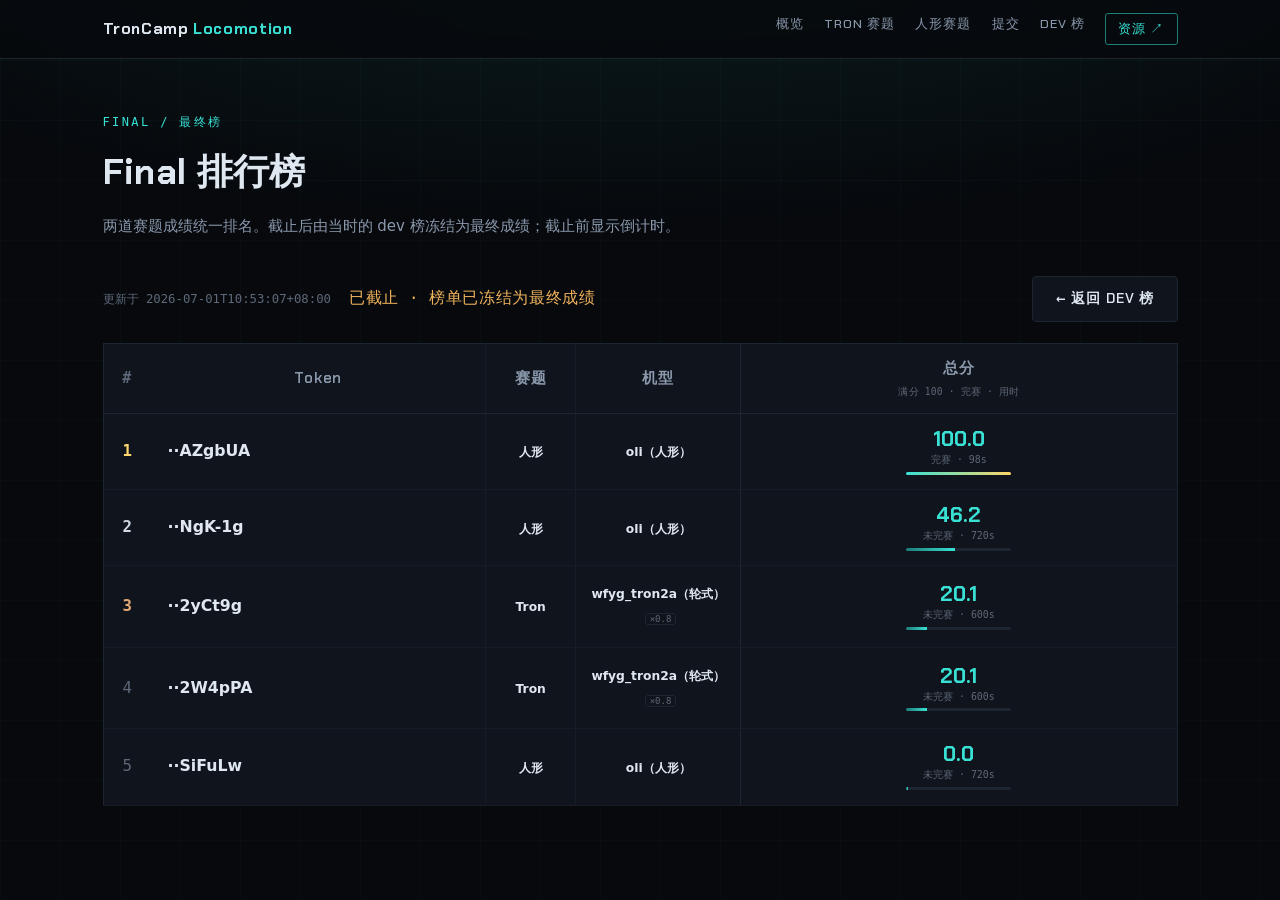
==== final.html @ 95f737d6 "Initial commit" ====
<!doctype html>
<html lang="zh-CN">
<head>
<meta charset="utf-8">
<meta name="viewport" content="width=device-width, initial-scale=1">
<title>FINAL · TronCamp Locomotion 合并榜</title>
<link rel="stylesheet" href="./style.css">
<script src="./config.js"></script>
<script src="./board.js" defer></script>
</head>
<body data-board="final">

<nav class="nav">
  <div class="wrap">
    <a href="./index.html" class="brand" style="text-decoration:none">TronCamp <span class="accent">Locomotion</span></a>
    <span class="nav-links">
      <a href="./index.html#overview">概览</a>
      <a href="./index.html#tron">Tron 赛题</a>
      <a href="./index.html#humanoid">人形赛题</a>
      <a href="./index.html#submit">提交</a>
      <a href="./index.html#board">DEV 榜</a>
      <a href="./resources.html" class="cta">资源 ↗</a>
    </span>
  </div>
</nav>

<section style="border-top:none;padding-top:3.5rem">
  <div class="wrap">
    <div class="sec-head">
      <span class="sec-num">FINAL / 最终榜</span>
      <h2>Final 排行榜</h2>
      <p>两道赛题成绩统一排名。截止后由当时的 dev 榜冻结为最终成绩；截止前显示倒计时。</p>
    </div>
    <div class="board-head">
      <span class="upd" id="updated"></span>
      <span id="countdown" style="font-size:1.05rem"></span>
      <a class="to-final btn" href="./index.html#board">← 返回 DEV 榜</a>
    </div>
    <div id="locked" class="locked" hidden>
      <span class="big">FINAL</span>
      赛末公布
    </div>
    <table id="board-table" class="board board-strip" hidden>
      <thead>
        <tr class="grp">
          <th class="c-rank">#</th>
          <th class="c-team">Token</th>
          <th class="c-gate">赛题</th>
          <th class="c-gate">机型</th>
          <th class="c-t3">总分 <span class="th-sub">满分 100 · 完赛 · 用时</span></th>
        </tr>
      </thead>
      <tbody></tbody>
    </table>
    <p id="empty" hidden>暂无成绩</p>
  </div>
</section>

</body>
</html>
---- style.css ----
/* TronCamp Locomotion (Task C) — 官网 + 排行榜
   暗色科幻控制台风：近黑底 + 单一青色强调 + 等宽数据字 + 细网格/扫描线。
   风格沿用 TronCamp-Board；零构建，原生 HTML/CSS/JS。 */

@import url('https://fonts.googleapis.com/css2?family=Chakra+Petch:wght@400;500;600;700&display=swap');

:root {
  --bg: #07090d;
  --bg-soft: #0b0e14;
  --panel: #10141c;
  --panel-2: #131822;
  --line: #1d2530;
  --line-soft: #161c25;
  --text: #dfe7f1;
  --muted: #8a98ac;
  --dim: #5d6878;
  --accent: #38e1d4;
  --accent-dim: #1d7d77;
  --warn: #f0b35c;
  --bad: #f08c8c;
  --display: 'Chakra Petch', 'PingFang SC', 'Microsoft YaHei', sans-serif;
  --body: 'PingFang SC', 'Microsoft YaHei', system-ui, sans-serif;
  --mono: ui-monospace, 'SF Mono', 'JetBrains Mono', Consolas, monospace;
}

* { box-sizing: border-box; margin: 0; padding: 0; }
html { scroll-behavior: smooth; font-size: 15px; }

body {
  background: var(--bg);
  color: var(--text);
  font-family: var(--body);
  line-height: 1.7;
  -webkit-font-smoothing: antialiased;
  overflow-x: hidden;
}

/* 全局氛围：网格 + 顶部青色辉光 */
body::before {
  content: '';
  position: fixed;
  inset: 0;
  z-index: 0;
  pointer-events: none;
  background:
    radial-gradient(120% 60% at 50% -10%, rgba(56, 225, 212, 0.10), transparent 60%),
    linear-gradient(rgba(56, 225, 212, 0.028) 1px, transparent 1px) 0 0 / 100% 60px,
    linear-gradient(90deg, rgba(56, 225, 212, 0.028) 1px, transparent 1px) 0 0 / 60px 100%;
}

a { color: var(--accent); text-decoration: none; }
a:hover { text-decoration: underline; }

.wrap { max-width: 1120px; margin: 0 auto; padding: 0 1.5rem; position: relative; z-index: 1; }

/* ───────── 顶栏 ───────── */
.nav {
  position: sticky; top: 0; z-index: 50;
  background: rgba(7, 9, 13, 0.82);
  backdrop-filter: blur(10px);
  border-bottom: 1px solid var(--line);
}
.nav .wrap { display: flex; align-items: center; gap: 1.5rem; height: 58px; }
.brand {
  font-family: var(--display); font-weight: 700; font-size: 1.05rem;
  letter-spacing: 0.04em; white-space: nowrap;
  color: var(--text);   /* 品牌字白色；子页 brand 是 <a> 会继承 a 的青色，这里统一回白 */
}
.brand:hover { text-decoration: none; }
.brand .accent { color: var(--accent); }
.nav-links { display: flex; gap: 1.35rem; margin-left: auto; flex-wrap: wrap; }
.nav-links a {
  color: var(--muted); font-family: var(--display); font-size: 0.85rem;
  font-weight: 500; letter-spacing: 0.08em; text-transform: uppercase;
}
.nav-links a:hover { color: var(--accent); text-decoration: none; }
.nav-links a.cta {
  color: var(--accent); border: 1px solid var(--accent-dim);
  padding: 0.25rem 0.8rem; border-radius: 3px;
}
.nav-links a.cta:hover { background: rgba(56, 225, 212, 0.12); }

/* ───────── Hero ───────── */
.hero { padding: 5rem 0 3.5rem; position: relative; }
.hero .tag {
  font-family: var(--mono); font-size: 0.78rem; color: var(--accent);
  letter-spacing: 0.25em; text-transform: uppercase; margin-bottom: 1.4rem;
  display: inline-flex; align-items: center; gap: 0.6rem;
}
.hero .tag::before {
  content: ''; width: 28px; height: 1px; background: var(--accent);
}
.hero h1 {
  font-family: var(--display); font-weight: 700;
  font-size: clamp(2.6rem, 6vw, 4.6rem); line-height: 1.04;
  letter-spacing: 0.01em; margin-bottom: 1.2rem;
}
.hero h1 .accent { color: var(--accent); }
.hero .lead {
  font-size: clamp(1rem, 1.6vw, 1.2rem); color: var(--muted);
  max-width: 50rem; margin-bottom: 2.2rem;
}
.chips { display: flex; flex-wrap: wrap; gap: 0.7rem; margin-bottom: 2.2rem; }
.chip {
  font-family: var(--mono); font-size: 0.82rem; color: var(--text);
  background: var(--panel); border: 1px solid var(--line);
  padding: 0.45rem 0.9rem; border-radius: 3px;
}
.chip b { color: var(--accent); font-weight: 600; }
.hero-meta { font-family: var(--mono); font-size: 0.84rem; color: var(--muted); letter-spacing: 0.02em; margin-bottom: 2rem; line-height: 1.7; }
.hero-actions { display: flex; flex-wrap: wrap; gap: 0.9rem; align-items: center; }
.btn {
  font-family: var(--display); font-weight: 600; font-size: 0.92rem;
  letter-spacing: 0.06em; padding: 0.7rem 1.5rem; border-radius: 4px;
  border: 1px solid var(--line); color: var(--text); background: var(--panel);
  cursor: pointer; transition: all 0.15s;
}
.btn:hover { text-decoration: none; border-color: var(--accent-dim); }
.btn.primary { background: var(--accent); color: #06231f; border-color: var(--accent); }
.btn.primary:hover { background: #5ff0e4; }

.countdown-box {
  margin-top: 2.4rem; display: inline-flex; align-items: baseline; gap: 0.8rem;
  border-top: 1px solid var(--line); padding-top: 1.2rem;
}
.countdown-box .label {
  font-family: var(--mono); font-size: 0.78rem; color: var(--dim);
  letter-spacing: 0.15em; text-transform: uppercase;
}
#countdown {
  font-family: var(--mono); color: var(--accent); font-size: 1.4rem;
  letter-spacing: 0.04em; font-variant-numeric: tabular-nums;
}
#countdown.over { color: var(--warn); }

/* ───────── 区块 ───────── */
section { padding: 4rem 0; border-top: 1px solid var(--line-soft); position: relative; }
.sec-head { margin-bottom: 2.4rem; }
.sec-num {
  font-family: var(--mono); font-size: 0.8rem; color: var(--accent);
  letter-spacing: 0.2em; display: block; margin-bottom: 0.6rem;
}
.sec-head h2 {
  font-family: var(--display); font-weight: 700; font-size: clamp(1.7rem, 3.4vw, 2.4rem);
  letter-spacing: 0.01em;
}
.sec-head p { color: var(--muted); max-width: 52rem; margin-top: 0.8rem; }

/* 概览 */
.overview { display: grid; grid-template-columns: 1.3fr 1fr; gap: 2.5rem; align-items: center; }
.overview .fig { border: 1px solid var(--line); border-radius: 6px; overflow: hidden; background: var(--panel); }
.overview .fig img { display: block; width: 100%; }
.overview .fig figcaption {
  font-size: 0.82rem; color: var(--dim); padding: 0.8rem 1rem;
  border-top: 1px solid var(--line); line-height: 1.55;
}
.overview p { color: var(--muted); margin-bottom: 1.1rem; }
.overview strong { color: var(--text); }
.ov-prose { max-width: 64rem; }
.ov-prose p { color: var(--muted); margin-bottom: 1.1rem; }
.ov-prose strong { color: var(--text); }

/* 通用卡片 */
.cards { display: grid; gap: 1.2rem; }
.card {
  background: var(--panel); border: 1px solid var(--line); border-radius: 6px;
  padding: 1.5rem 1.6rem;
}
.card h3 { font-family: var(--display); font-weight: 600; font-size: 1.15rem; margin-bottom: 0.7rem; }
.card p { color: var(--muted); font-size: 0.95rem; }

/* 卡片网格（赛道分段 / 约束） */
.tasks { grid-template-columns: repeat(3, 1fr); }
.task-card { position: relative; padding-top: 2.6rem; }
.task-card .tno {
  position: absolute; top: 1.2rem; left: 1.6rem;
  font-family: var(--display); font-weight: 700; font-size: 1.05rem; color: var(--accent);
  letter-spacing: 0.05em;
}
.task-card .weight {
  position: absolute; top: 1.3rem; right: 1.6rem;
  font-family: var(--mono); font-size: 1.5rem; color: var(--text); font-weight: 600;
}
.task-card h3 { margin-bottom: 0.5rem; }
.task-card .role { font-family: var(--mono); font-size: 0.76rem; color: var(--dim); letter-spacing: 0.1em; text-transform: uppercase; margin-bottom: 0.9rem; }
.task-card ul { list-style: none; display: flex; flex-direction: column; gap: 0.55rem; }
.task-card li { font-size: 0.9rem; color: var(--muted); padding-left: 1rem; position: relative; }
.task-card li::before { content: '▸'; position: absolute; left: 0; color: var(--accent-dim); }
.task-card.focus { border-color: var(--accent-dim); box-shadow: 0 0 0 1px rgba(56,225,212,0.18) inset; }

/* 菜单/规则/赛道表 */
.dtable { width: 100%; border-collapse: collapse; background: var(--panel); border: 1px solid var(--line); }
.dtable th, .dtable td { padding: 0.85rem 1rem; text-align: left; border-bottom: 1px solid var(--line-soft); vertical-align: top; }
.dtable th { font-family: var(--display); font-weight: 600; color: var(--muted); font-size: 0.9rem; }
.dtable td { color: var(--muted); font-size: 0.92rem; }
.dtable td b, .dtable td strong { color: var(--text); }
.dtable tr:last-child td { border-bottom: none; }
.lvl { font-family: var(--mono); font-size: 0.82rem; color: var(--accent); white-space: nowrap; }

/* 评分 */
.formula {
  font-family: var(--mono); font-size: 1.05rem; color: var(--text);
  background: var(--panel-2); border: 1px solid var(--line); border-left: 3px solid var(--accent);
  border-radius: 4px; padding: 1.1rem 1.3rem; margin: 1.4rem 0; overflow-x: auto;
}
.formula .accent { color: var(--accent); }
.formula .dim { color: var(--dim); }

/* 概览并列卡（两赛题）+ 提交步骤（编号流）—— 取自 TronCamp 参考站组件 */
.layers { grid-template-columns: 1fr 1fr; }
.layer-card .ln { font-family: var(--mono); font-size: 0.78rem; color: var(--accent); letter-spacing: 0.1em; margin-bottom: 0.6rem; }

.steps { counter-reset: step; display: grid; gap: 0; border: 1px solid var(--line); border-radius: 6px; overflow: hidden; margin-top: 1.4rem; }
.step { display: grid; grid-template-columns: 3rem 1fr; gap: 1rem; padding: 1.2rem 1.4rem; background: var(--panel); border-bottom: 1px solid var(--line-soft); }
.step:last-child { border-bottom: none; }
.step .sn { counter-increment: step; font-family: var(--mono); color: var(--accent); font-size: 1.1rem; }
.step .sn::before { content: counter(step, decimal-leading-zero); }
.step h4 { font-family: var(--display); font-weight: 600; font-size: 1rem; margin-bottom: 0.3rem; }
.step p { color: var(--muted); font-size: 0.9rem; }

/* 提交代码块 */
.code {
  font-family: var(--mono); font-size: 0.85rem; color: var(--text);
  background: var(--bg); border: 1px solid var(--line); border-radius: 4px;
  padding: 0.9rem 1.1rem; margin-top: 1.2rem; overflow-x: auto; white-space: pre; line-height: 1.65;
}
.code .c { color: var(--dim); }
.code .a { color: var(--accent); }

/* ───────── 排行榜 ───────── */
.board-head { display: flex; align-items: baseline; gap: 1.2rem; flex-wrap: wrap; margin-bottom: 1.4rem; }
.board-head .upd { font-family: var(--mono); font-size: 0.82rem; color: var(--dim); }
.board-head .to-final { margin-left: auto; }
table.board { width: 100%; border-collapse: collapse; background: var(--panel); border: 1px solid var(--line); }
table.board thead th { color: var(--muted); font-family: var(--display); font-weight: 600; padding: 0.8rem 0.5rem; border-bottom: 1px solid var(--line); white-space: nowrap; }
table.board tr.grp th { font-size: 1rem; letter-spacing: 0.06em; }
table.board tbody td {
  padding: 0.95rem 0.5rem; text-align: center; font-size: 1.02rem;
  font-family: var(--mono); font-variant-numeric: tabular-nums; border-bottom: 1px solid var(--line-soft);
}
table.board tbody tr:hover { background: rgba(56, 225, 212, 0.045); }
.dimcell { color: var(--dim); }

/* 进度条版榜单 */
table.board-strip td, table.board-strip thead th { text-align: center; }
table.board-strip .c-rank { width: 3.2rem; color: var(--dim); font-family: var(--mono); font-size: 1.05rem; }
table.board-strip tbody tr.top1 .c-rank { color: #ffd76a; }
table.board-strip tbody tr.top2 .c-rank { color: #cdd6e2; }
table.board-strip tbody tr.top3 .c-rank { color: #e2a878; }
table.board-strip tbody tr.top .c-rank { font-weight: 700; }
table.board-strip td.c-team { text-align: left; padding-left: 1.1rem; font-family: var(--body); font-size: 1.05rem; font-weight: 600; }
.th-sub { display: block; font-family: var(--mono); font-size: 0.64rem; font-weight: 400; color: var(--dim); letter-spacing: 0.02em; margin-top: 0.18rem; }
.c-gate { width: 6rem; border-left: 1px solid var(--line-soft); }
.c-model { width: 11rem; }   /* 机型列显示完整型号，需更宽 */
.c-num { width: 6rem; border-left: 1px solid var(--line-soft); font-family: var(--mono); color: var(--text); }
.gate { font-size: 1.1rem; font-weight: 700; line-height: 1; }
.gate-ok { color: #46d98a; text-shadow: 0 0 10px rgba(70, 217, 138, 0.5); }
.gate-miss { color: var(--dim); font-size: 0.98rem; }
.gate-none { color: var(--line); }
.vchip { font-family: var(--body); font-size: 0.82rem; font-weight: 600; color: var(--text); white-space: nowrap; }
.vtag { font-family: var(--mono); font-size: 0.6rem; color: var(--dim); border: 1px solid var(--line); border-radius: 3px; padding: 0 0.25rem; margin-left: 0.3rem; vertical-align: middle; }
.c-t3 { border-left: 1px solid var(--line); min-width: 9.5rem; }
.t3wrap { display: inline-flex; flex-direction: column; align-items: center; gap: 0.2rem; min-width: 7rem; }
.t3num { font-family: var(--display); font-size: 1.4rem; font-weight: 700; color: var(--accent); line-height: 1; }
.t3sub { font-family: var(--mono); font-size: 0.66rem; color: var(--dim); }
.t3bar { display: block; width: 100%; height: 3px; background: var(--line); border-radius: 2px; overflow: hidden; }
.t3bar i { display: block; height: 100%; background: linear-gradient(90deg, var(--accent-dim), var(--accent)); }
table.board-strip tbody tr.top1 .t3bar i { background: linear-gradient(90deg, var(--accent), #ffd76a); }

#empty, .locked { text-align: center; color: var(--dim); padding: 4rem 0; font-size: 1.3rem; letter-spacing: 0.12em; }
.locked .big { display: block; color: var(--accent); font-family: var(--display); font-size: clamp(2rem, 5vw, 3rem); font-weight: 700; margin-bottom: 1rem; letter-spacing: 0.2em; }

/* 图 */
.fig { border: 1px solid var(--line); border-radius: 6px; overflow: hidden; background: var(--panel); margin-top: 1.4rem; }
.fig img { display: block; width: 100%; }
.fig figcaption { padding: 0.75rem 1rem; font-size: 0.84rem; line-height: 1.55; color: var(--muted); border-top: 1px solid var(--line-soft); }

/* ───────── Footer ───────── */
footer { border-top: 1px solid var(--line); padding: 3rem 0; color: var(--dim); }
.foot-grid { display: flex; flex-wrap: wrap; gap: 2.5rem; justify-content: space-between; }
.foot-col h5 { font-family: var(--display); color: var(--muted); font-size: 0.85rem; letter-spacing: 0.1em; text-transform: uppercase; margin-bottom: 0.8rem; }
.foot-col a { display: block; color: var(--muted); font-size: 0.9rem; margin-bottom: 0.45rem; }
.foot-col a:hover { color: var(--accent); }
.foot-note { margin-top: 2rem; font-size: 0.82rem; color: var(--dim); border-top: 1px solid var(--line-soft); padding-top: 1.2rem; }

/* ───────── 资源获取子页 ───────── */
.sub-head { font-family: var(--display); font-weight: 600; font-size: 1.15rem; color: var(--text); margin: 2.4rem 0 0.5rem; }
.kit-hint { color: var(--muted); font-size: 0.9rem; margin: 0 0 1.1rem; }
.kit-meta-line { font-family: var(--mono); font-size: 0.78rem; color: var(--dim); margin-top: 0.6rem; }
.kit-fallback { color: var(--dim); font-size: 0.92rem; }
.kit-links-grid { grid-template-columns: repeat(auto-fill, minmax(240px, 1fr)); }
.link-group-title { grid-column: 1 / -1; font-family: var(--display); font-weight: 600; font-size: 0.95rem; color: var(--text); margin: 0.6rem 0 0; }
.link-group-title:first-child { margin-top: 0; }
.kit-link h3 { color: var(--text); }
.kit-link:hover { border-color: var(--accent-dim); text-decoration: none; }
.kit-card-head h3 { display: flex; align-items: baseline; flex-wrap: wrap; gap: 0.55rem; }
.kit-badge {
  font-family: var(--mono); font-size: 0.62rem; text-transform: uppercase; letter-spacing: 0.08em;
  color: var(--accent); border: 1px solid var(--accent-dim); border-radius: 3px; padding: 0.05rem 0.4rem;
}
.kit-size { font-family: var(--mono); font-size: 0.72rem; color: var(--dim); font-weight: 400; }
.kit-actions { display: flex; gap: 0.7rem; margin-top: 1rem; flex-wrap: wrap; }
.kit-actions .btn { padding: 0.45rem 1.1rem; font-size: 0.85rem; }
.kit-doc {
  margin-top: 1.1rem; border-top: 1px solid var(--line-soft); padding-top: 1.1rem;
  max-height: 60vh; overflow: auto;
}
.kit-doc > :first-child { margin-top: 0; }
.kit-doc h1, .kit-doc h2, .kit-doc h3, .kit-doc h4 { font-family: var(--display); color: var(--text); margin: 1.1rem 0 0.5rem; }
.kit-doc h1 { font-size: 1.3rem; } .kit-doc h2 { font-size: 1.12rem; } .kit-doc h3 { font-size: 1rem; }
.kit-doc p, .kit-doc li { color: var(--muted); font-size: 0.92rem; }
.kit-doc ul, .kit-doc ol { margin: 0.5rem 0 0.5rem 1.4rem; }
.kit-doc a { color: var(--accent); }
.kit-doc code { font-family: var(--mono); background: var(--panel-2); padding: 0.05rem 0.3rem; border-radius: 3px; font-size: 0.86em; color: var(--text); }
.kit-doc pre { background: var(--bg); border: 1px solid var(--line); border-radius: 4px; padding: 0.9rem 1.1rem; overflow-x: auto; margin: 0.7rem 0; }
.kit-doc pre code { background: none; padding: 0; font-size: 0.82rem; line-height: 1.6; }
.kit-doc table { border-collapse: collapse; margin: 0.7rem 0; font-size: 0.85rem; width: 100%; }
.kit-doc th, .kit-doc td { border: 1px solid var(--line); padding: 0.4rem 0.7rem; text-align: left; color: var(--muted); }
.kit-doc th { color: var(--text); font-family: var(--display); }

/* 入场动画 */
@keyframes rise { from { opacity: 0; transform: translateY(14px); } to { opacity: 1; transform: none; } }
.hero .tag { animation: rise 0.5s both; }
.hero h1 { animation: rise 0.5s 0.06s both; }
.hero .lead { animation: rise 0.5s 0.12s both; }
.chips { animation: rise 0.5s 0.18s both; }
.hero-actions { animation: rise 0.5s 0.24s both; }
.countdown-box { animation: rise 0.5s 0.3s both; }

@media (max-width: 860px) {
  .overview, .tasks, .layers { grid-template-columns: 1fr; }
  .nav-links { gap: 0.9rem; }
  .nav-links a:not(.cta) { display: none; }
  table.board { font-size: 0.9rem; }
}
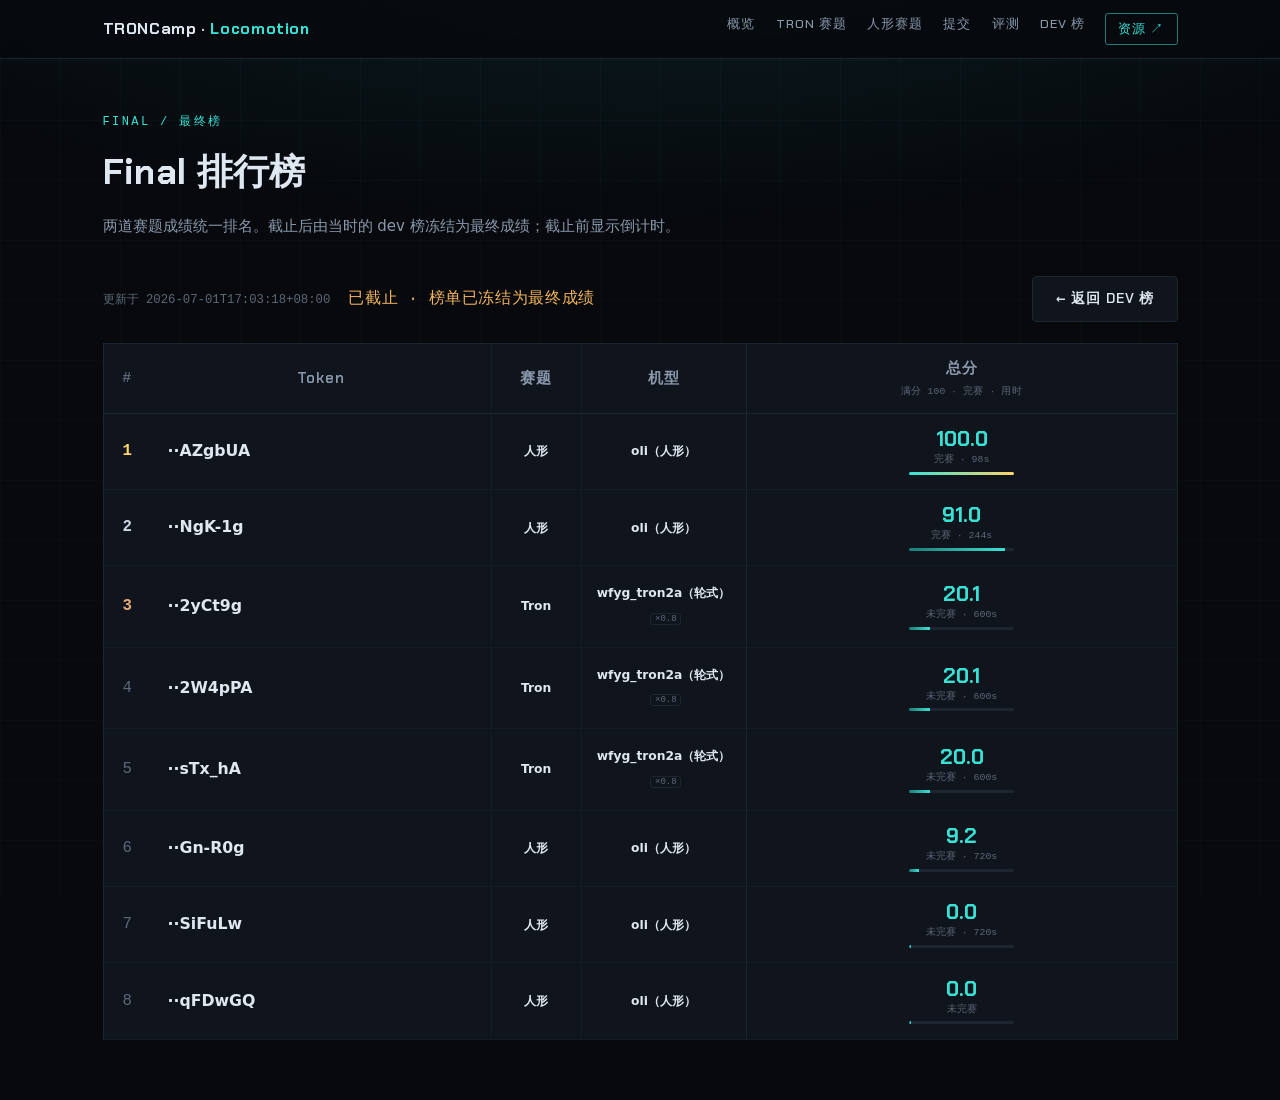
==== commit d7382be5: "deploy: 站点（含资源页）+ participant_kit 资源包 + 合并榜" ====
--- a/final.html
+++ b/final.html
@@ -3,7 +3,7 @@
 <head>
 <meta charset="utf-8">
 <meta name="viewport" content="width=device-width, initial-scale=1">
-<title>FINAL · TronCamp Locomotion 合并榜</title>
+<title>FINAL · TRONCamp · Locomotion 合并榜</title>
 <link rel="stylesheet" href="./style.css">
 <script src="./config.js"></script>
 <script src="./board.js" defer></script>
@@ -12,12 +12,13 @@
 
 <nav class="nav">
   <div class="wrap">
-    <a href="./index.html" class="brand" style="text-decoration:none">TronCamp <span class="accent">Locomotion</span></a>
+    <a href="./index.html" class="brand" style="text-decoration:none">TRONCamp · <span class="accent">Locomotion</span></a>
     <span class="nav-links">
       <a href="./index.html#overview">概览</a>
       <a href="./index.html#tron">Tron 赛题</a>
       <a href="./index.html#humanoid">人形赛题</a>
       <a href="./index.html#submit">提交</a>
+      <a href="./index.html#eval">评测</a>
       <a href="./index.html#board">DEV 榜</a>
       <a href="./resources.html" class="cta">资源 ↗</a>
     </span>
--- a/style.css
+++ b/style.css
@@ -217,6 +217,31 @@
 .step .sn::before { content: counter(step, decimal-leading-zero); }
 .step h4 { font-family: var(--display); font-weight: 600; font-size: 1rem; margin-bottom: 0.3rem; }
 .step p { color: var(--muted); font-size: 0.9rem; }
+
+/* 提交流程图（横向节点 + 箭头，窄屏转竖排） */
+.flow { display: flex; flex-wrap: wrap; align-items: stretch; gap: 0.55rem; margin-top: 1.4rem; }
+.flow-node {
+  flex: 1 1 165px; min-width: 150px;
+  background: var(--panel); border: 1px solid var(--line);
+  border-top: 2px solid var(--accent-dim); border-radius: 6px;
+  padding: 1.05rem 1.15rem;
+}
+.flow-node .fn {
+  display: block; font-family: var(--mono); font-size: 0.72rem;
+  color: var(--accent); letter-spacing: 0.12em; margin-bottom: 0.5rem;
+}
+.flow-node p { color: var(--muted); font-size: 0.88rem; line-height: 1.5; }
+.flow-node b { color: var(--text); }
+.flow-arrow {
+  display: flex; align-items: center; align-self: center;
+  color: var(--accent); font-family: var(--mono); font-size: 1.25rem; font-weight: 600;
+}
+
+/* 评测：完赛材料要点列表 */
+.reqs { list-style: none; display: flex; flex-direction: column; gap: 0.55rem; margin-top: 0.6rem; }
+.reqs li { position: relative; padding-left: 1.1rem; color: var(--muted); font-size: 0.92rem; }
+.reqs li::before { content: '▸'; position: absolute; left: 0; color: var(--accent-dim); }
+.reqs li b { color: var(--text); }
 
 /* 提交代码块 */
 .code {
@@ -332,4 +357,6 @@
   .nav-links { gap: 0.9rem; }
   .nav-links a:not(.cta) { display: none; }
   table.board { font-size: 0.9rem; }
-}
+  .flow { flex-direction: column; }
+  .flow-arrow { transform: rotate(90deg); align-self: flex-start; margin-left: 1.3rem; }
+}
